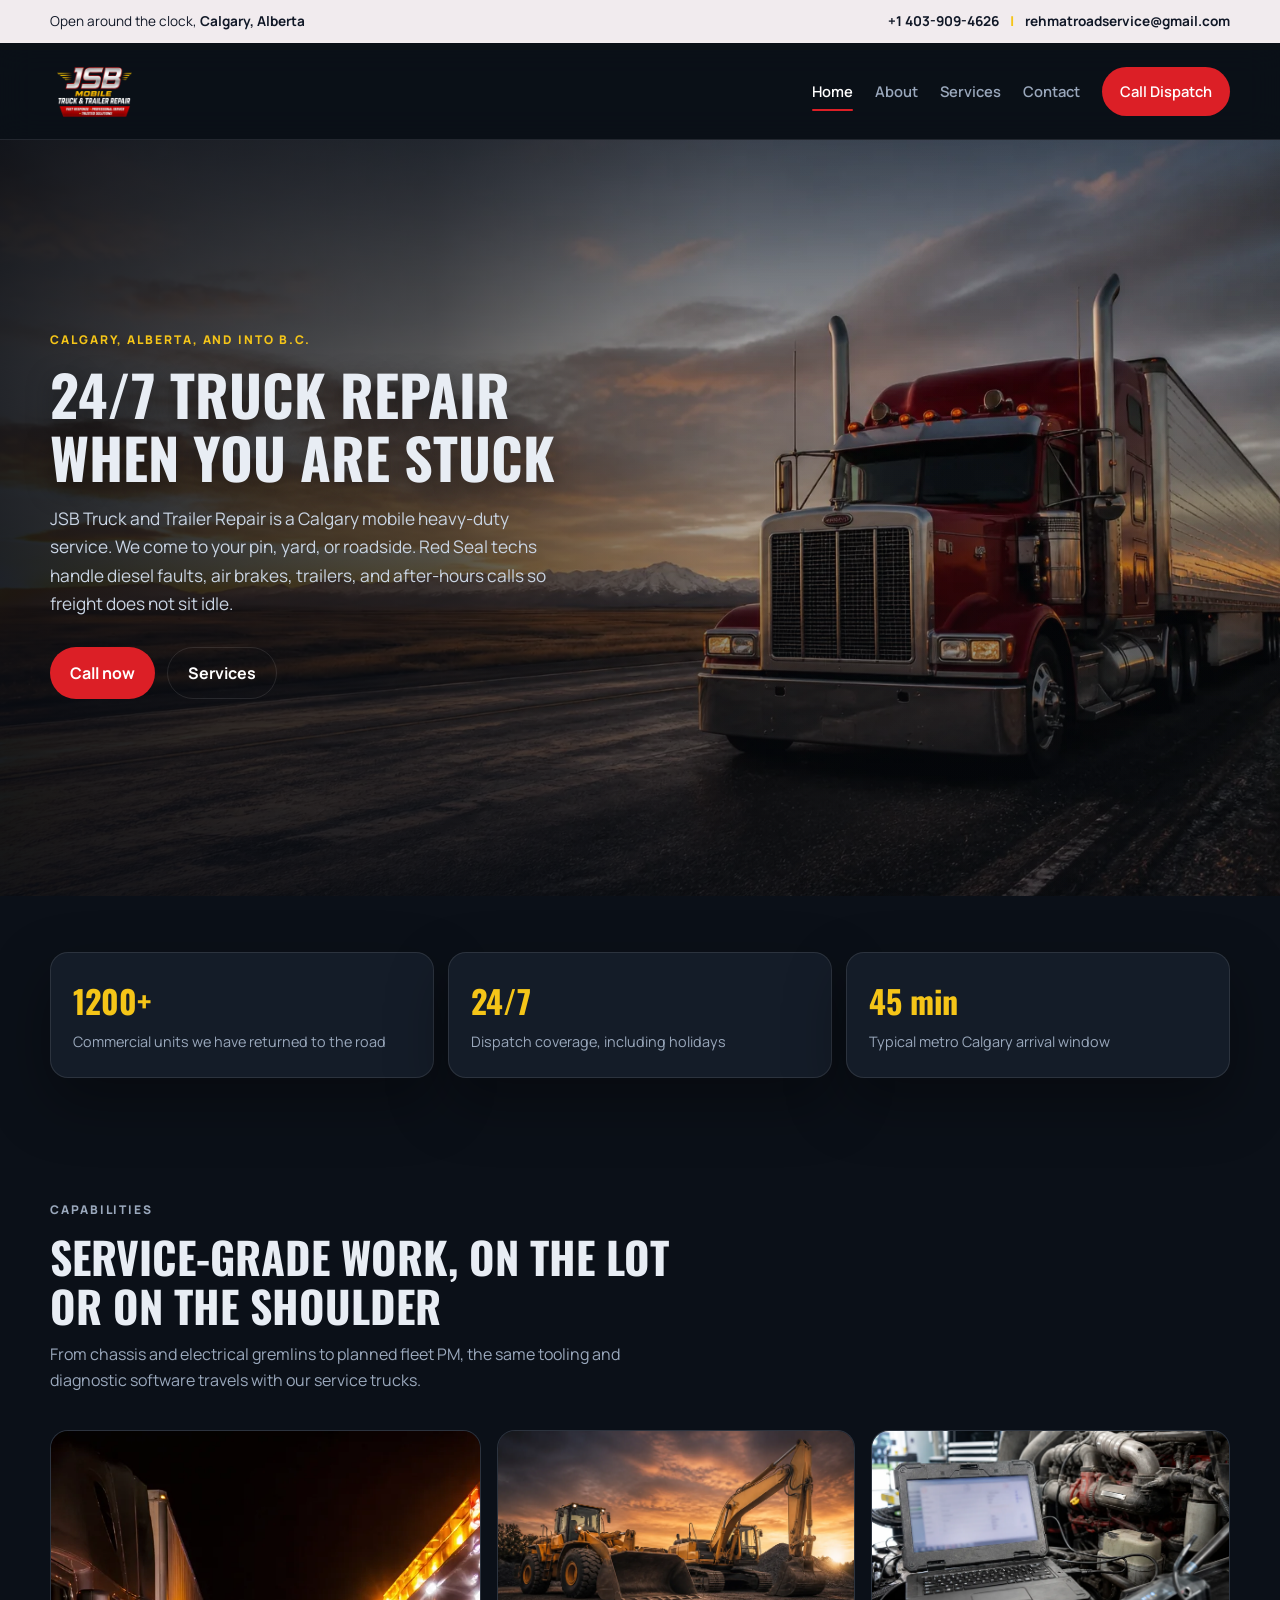
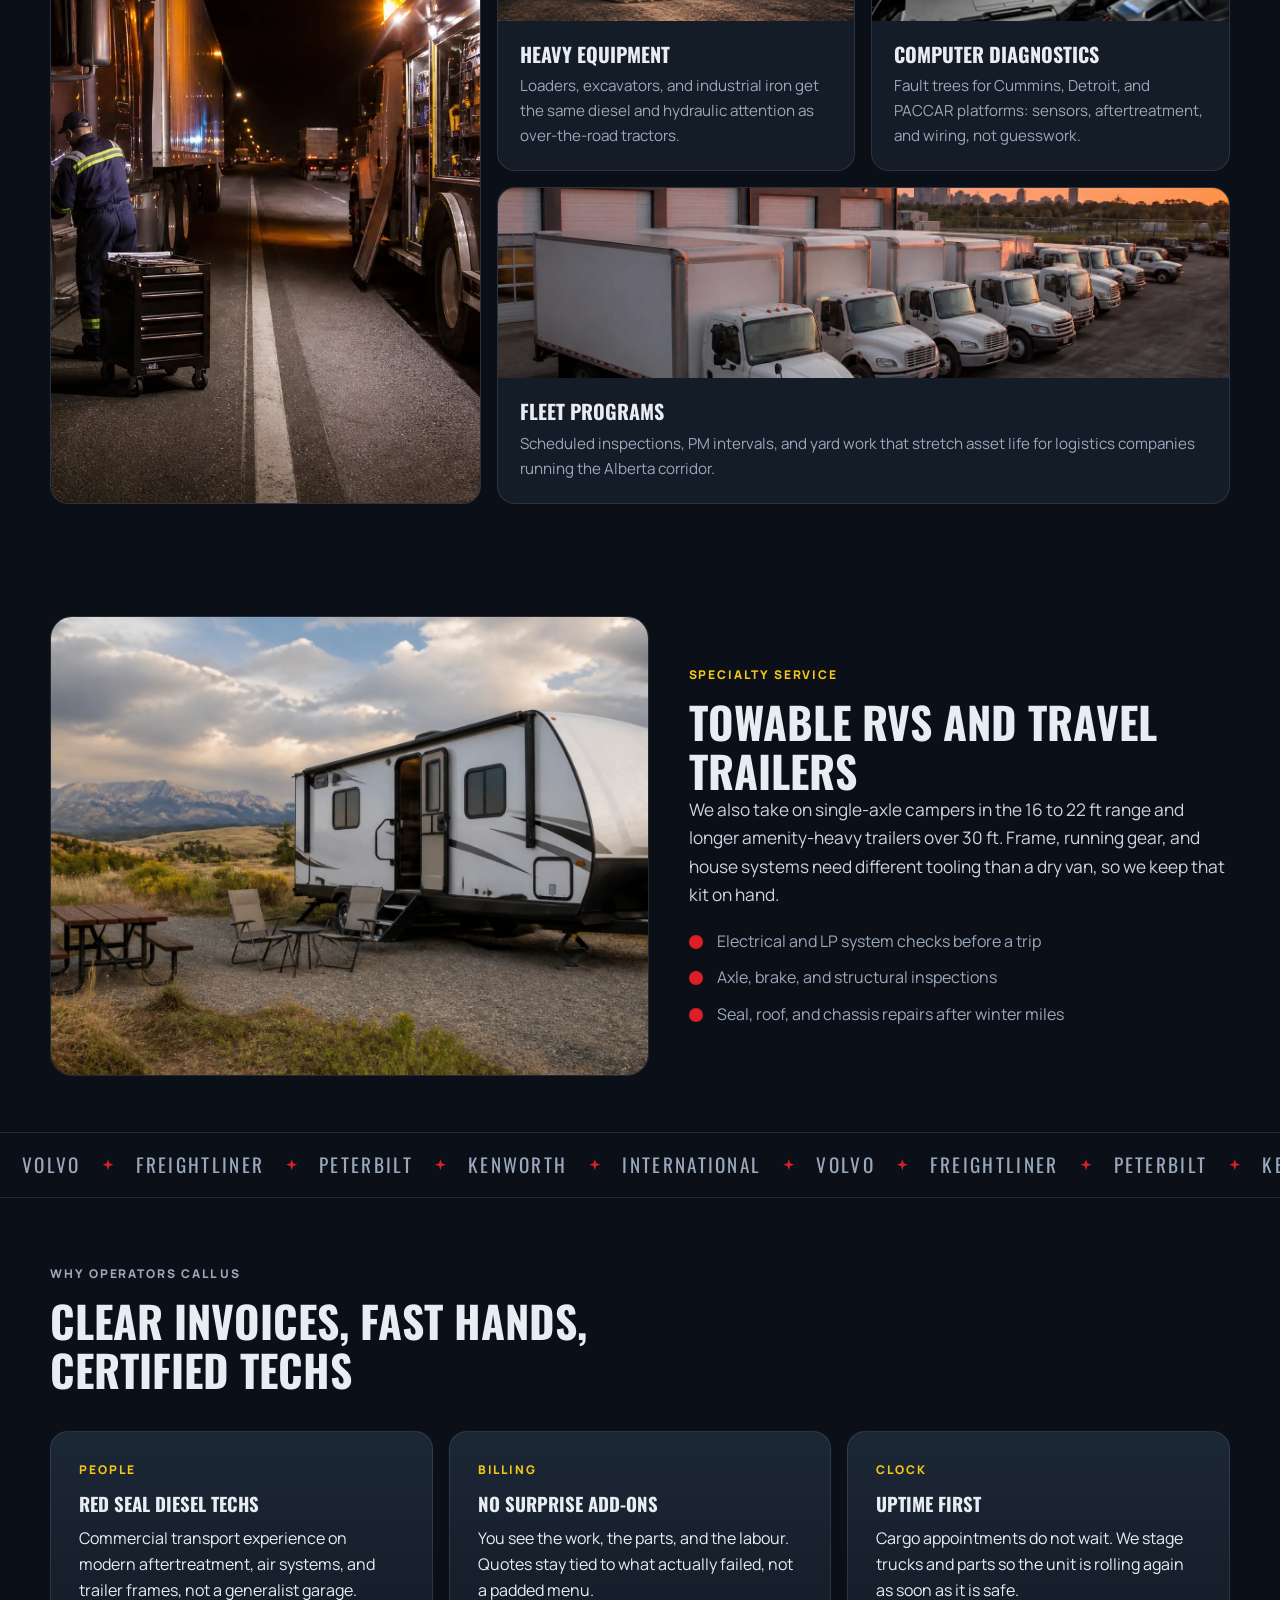
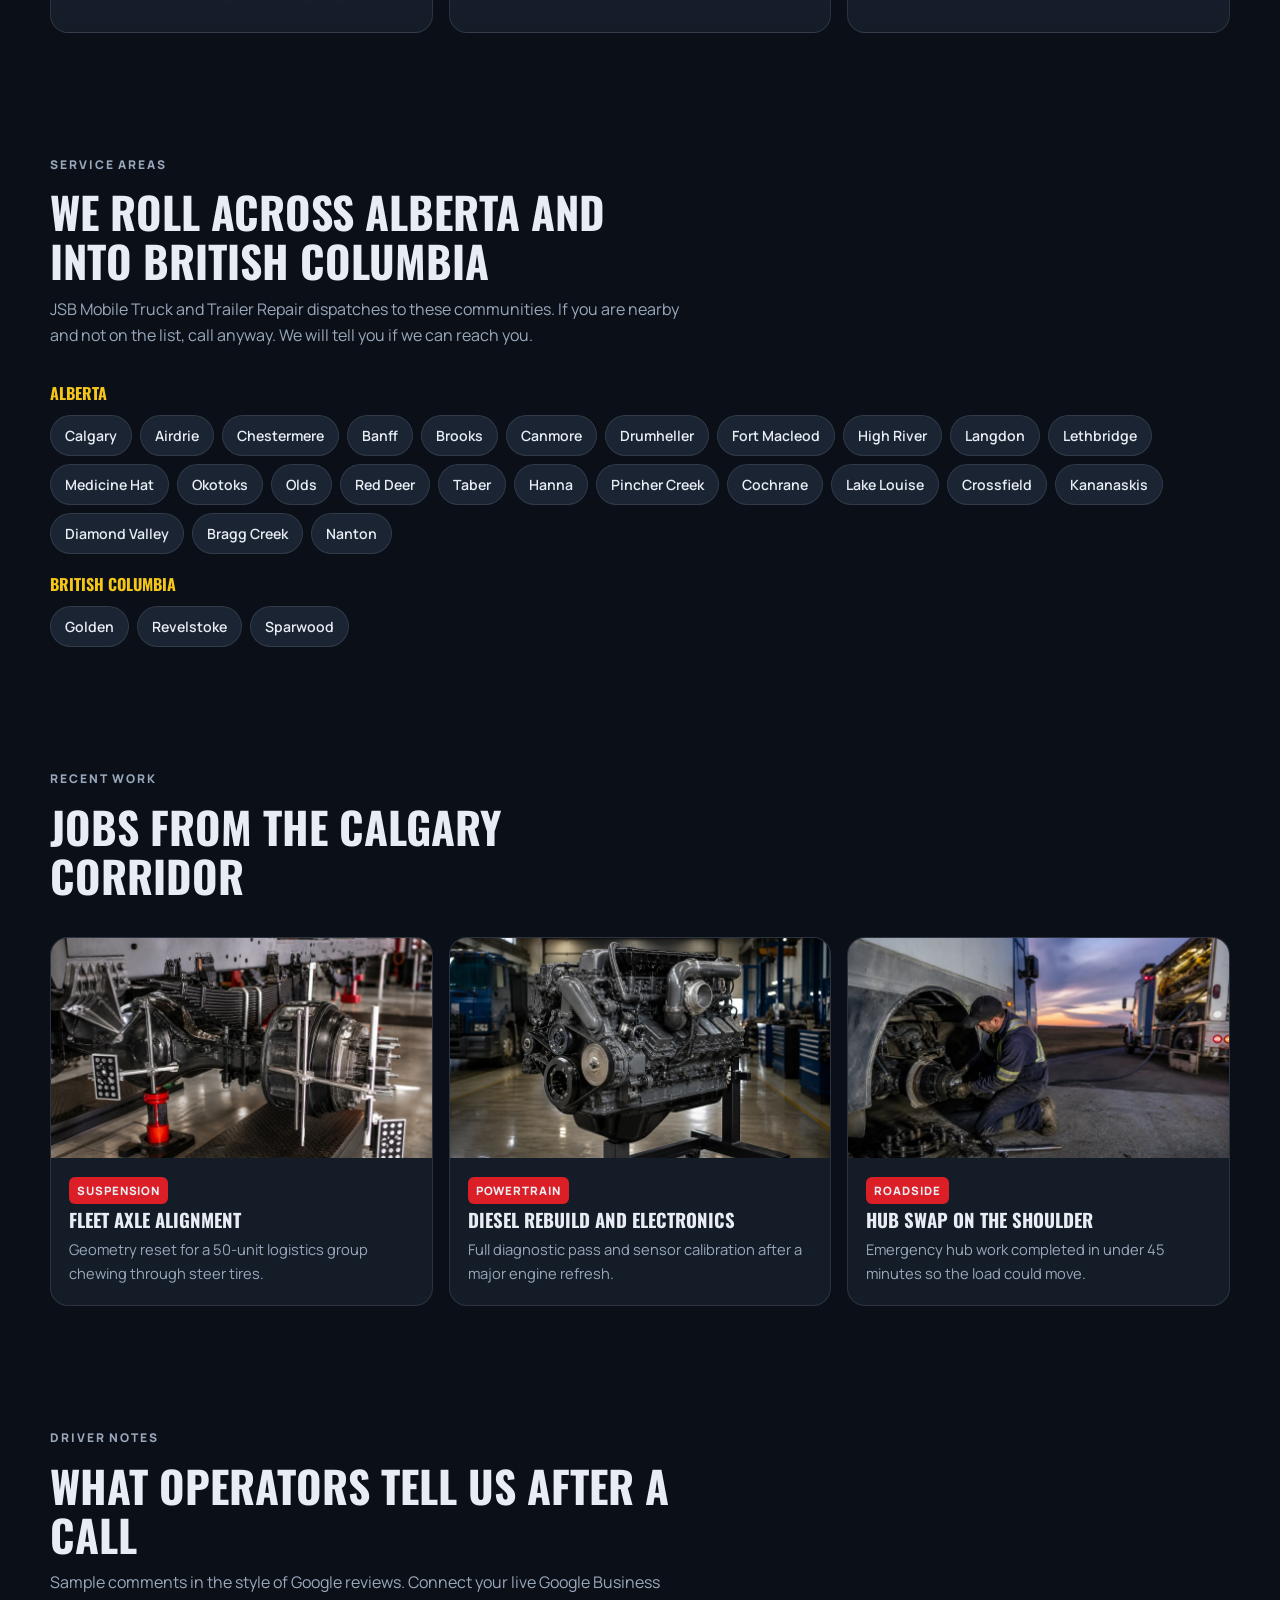
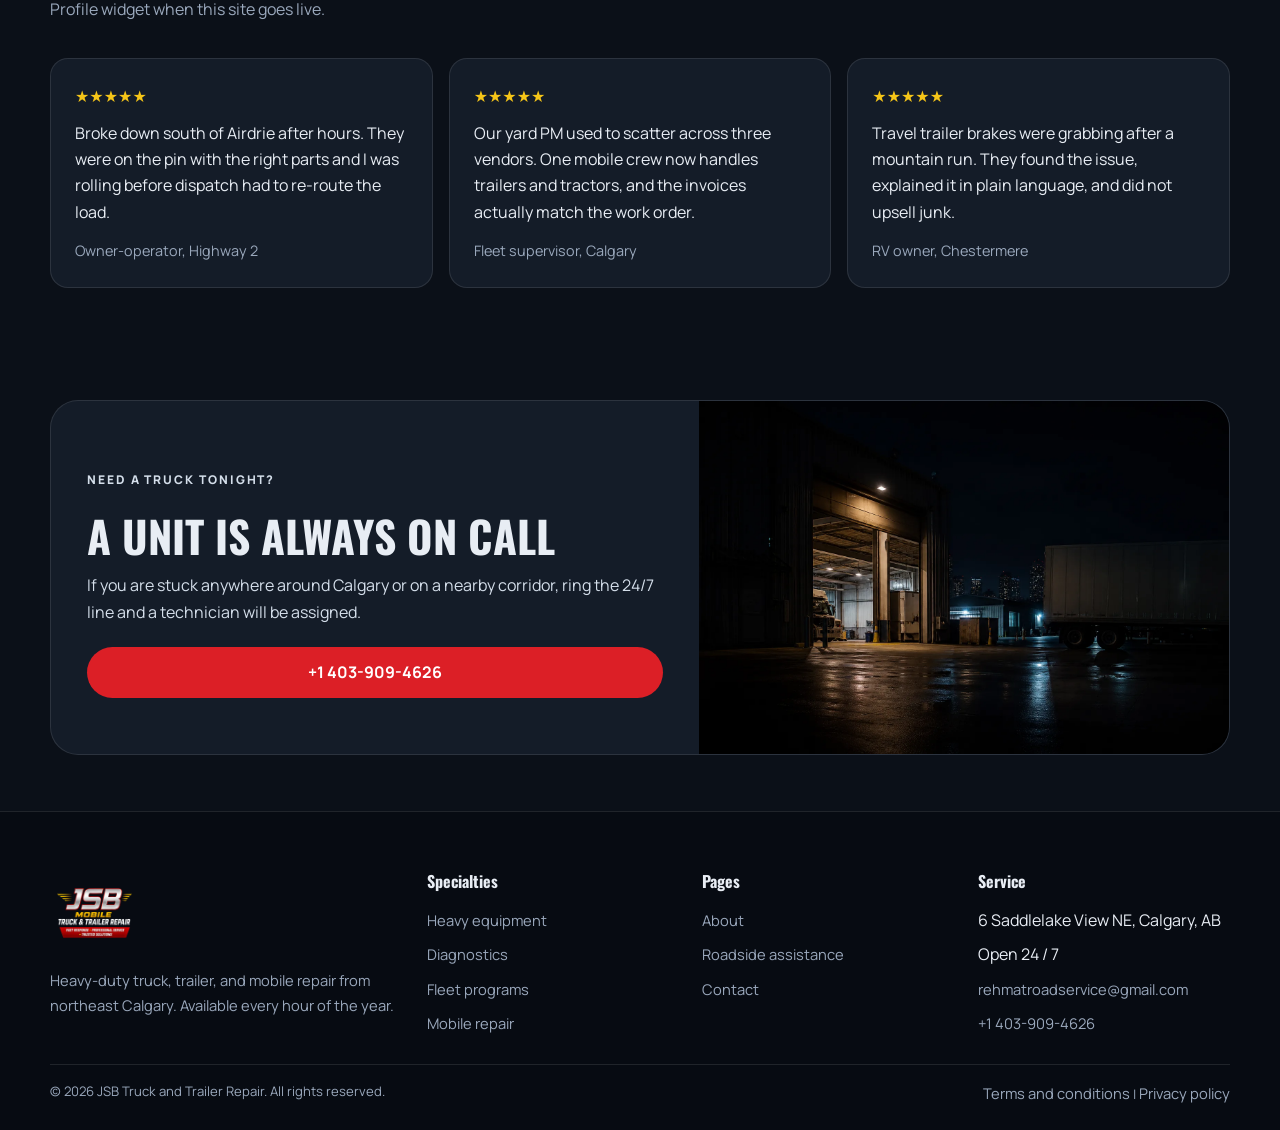
==== index.html @ 3d678b19 "GTM Fix" ====
<!DOCTYPE html>
<html lang="en">

<head>

  <!-- Google Tag Manager -->
  <script>(function (w, d, s, l, i) {
      w[l] = w[l] || []; w[l].push({
        'gtm.start':
          new Date().getTime(), event: 'gtm.js'
      }); var f = d.getElementsByTagName(s)[0],
        j = d.createElement(s), dl = l != 'dataLayer' ? '&l=' + l : ''; j.async = true; j.src =
          'https://www.googletagmanager.com/gtm.js?id=' + i + dl; f.parentNode.insertBefore(j, f);
    })(window, document, 'script', 'dataLayer', 'GTM-KPWR7FLB');</script>
  <!-- End Google Tag Manager -->


  <meta charset="UTF-8" />
  <meta name="viewport" content="width=device-width, initial-scale=1" />
  <title>Calgary Heavy-Duty Truck and Trailer Service | JSB</title>
  <meta name="description"
    content="JSB Truck and Trailer Repair keeps Calgary fleets rolling with 24/7 mobile mechanics, diesel diagnostics, and on-site service across the Calgary region." />
  <link rel="preconnect" href="https://fonts.googleapis.com" />
  <link rel="preconnect" href="https://fonts.gstatic.com" crossorigin />
  <link
    href="https://fonts.googleapis.com/css2?family=Manrope:wght@400;600;700;800&family=Oswald:wght@500;700&display=swap"
    rel="stylesheet" />
  <link rel="stylesheet" href="css/styles.css" />
  <link rel="icon" href="images/jsb-logo.png" />
  <link rel="apple-touch-icon" href="images/apple-touch-icon.png" />
  <link rel="manifest" href="manifest.json" />
  <meta name="theme-color" content="#0b1018" />
  <meta name="mobile-web-app-capable" content="yes" />
  <meta name="apple-mobile-web-app-capable" content="yes" />
  <meta name="apple-mobile-web-app-status-bar-style" content="black-translucent" />
  <meta name="apple-mobile-web-app-title" content="JSB Repair" />

</head>

<body>

  <!-- Google Tag Manager (noscript) -->
  <noscript><iframe src="https://www.googletagmanager.com/ns.html?id=GTM-KPWR7FLB" height="0" width="0"
      style="display:none;visibility:hidden"></iframe></noscript>
  <!-- End Google Tag Manager (noscript) -->

  <div class="topbar">
    <div class="wrap">
      <span>Open around the clock,<strong> Calgary, Alberta</strong></span>
      <span><strong><a href="tel:+14039094626">+1 403-909-4626</a> <span
            style="font-size: 0.85rem; margin-inline: 8px; font-weight: 800; color: var(--accent-2);">|</span> <a
            href="mailto:rehmatroadservice@gmail.com">rehmatroadservice@gmail.com</a></strong></span>
    </div>
  </div>

  <header class="site">
    <div class="wrap">
      <a class="brand" href="/">
        <img src="images/jsb-logo.webp" alt="JSB Mobile Truck and Trailer Repair" />
      </a>
      <nav class="desk" aria-label="Primary">
        <a class="active" href="/">Home</a>
        <a href="/about">About</a>
        <a href="/services">Services</a>
        <a href="/contact">Contact</a>
        <a class="btn" href="tel:+14039094626">Call Dispatch</a>
      </nav>
      <button class="menu-btn" type="button" aria-label="Open menu" aria-expanded="false">☰</button>
    </div>
    <nav class="mobile-nav" aria-label="Mobile">
      <a href="/">Home</a>
      <a href="/about">About</a>
      <a href="/services">Services</a>
      <a href="/contact">Contact</a>
      <a href="tel:+14039094626">Call +1 403-909-4626</a>
    </nav>
  </header>

  <section class="hero">
    <img class="hero-bg" src="images/hero-truck.webp" alt="Semi-truck on an Alberta prairie highway at sunset" />
    <div class="wrap">
      <div class="hero-copy">
        <p class="kicker">Calgary, Alberta, and into B.C.</p>
        <h1>24/7 truck repair when you are stuck</h1>
        <p class="lead">JSB Truck and Trailer Repair is a Calgary mobile heavy-duty service. We come to your pin, yard,
          or roadside. Red Seal techs handle diesel faults, air brakes, trailers, and after-hours calls so freight does
          not sit idle.</p>
        <div class="hero-actions">
          <a class="btn" href="tel:+14039094626">Call now</a>
          <a class="btn ghost" href="/services">Services</a>
        </div>
      </div>
    </div>
  </section>

  <section>
    <div class="wrap stats">
      <div class="stat"><b data-count="1200" data-suffix="+">0</b><span>Commercial units we have returned to the
          road</span></div>
      <div class="stat"><b data-count="24" data-suffix="/7">0</b><span>Dispatch coverage, including holidays</span>
      </div>
      <div class="stat"><b data-count="45" data-suffix=" min">0</b><span>Typical metro Calgary arrival window</span>
      </div>
    </div>
  </section>

  <section>
    <div class="wrap">
      <div class="sec-head">
        <p class="kicker">Capabilities</p>
        <h2>Service-grade work, on the lot or on the shoulder</h2>
        <p>From chassis and electrical gremlins to planned fleet PM, the same tooling and diagnostic software travels
          with our service trucks.</p>
      </div>
      <div class="bento">
        <article class="card tall">
          <img src="images/mobile-repair.webp" alt="Nighttime mobile repair beside a semi" />
          <div class="body">
            <h3>Mobile and roadside</h3>
            <p>Stocked service units meet you on the highway or at a yard. Jump-starts, hubs, airlines, and no-start
              diesel jobs are routine after midnight.</p>
          </div>
        </article>
        <article class="card">
          <img src="images/heavy-equipment.webp" alt="Loader and excavator on a worksite" />
          <div class="body">
            <h3>Heavy equipment</h3>
            <p>Loaders, excavators, and industrial iron get the same diesel and hydraulic attention as over-the-road
              tractors.</p>
          </div>
        </article>
        <article class="card">
          <img src="images/diagnostics.webp" alt="Laptop connected to a diesel engine" />
          <div class="body">
            <h3>Computer diagnostics</h3>
            <p>Fault trees for Cummins, Detroit, and PACCAR platforms: sensors, aftertreatment, and wiring, not
              guesswork.</p>
          </div>
        </article>
        <article class="card span-2">
          <img src="images/fleet-yard.webp" alt="Row of commercial trucks in a yard" />
          <div class="body">
            <h3>Fleet programs</h3>
            <p>Scheduled inspections, PM intervals, and yard work that stretch asset life for logistics companies
              running the Alberta corridor.</p>
          </div>
        </article>
      </div>
    </div>
  </section>

  <section>
    <div class="wrap split">
      <img src="images/travel-trailer.webp" alt="Travel trailer parked on the prairie" />
      <div>
        <p class="kicker">Specialty service</p>
        <h2>Towable RVs and travel trailers</h2>
        <p class="lead">We also take on single-axle campers in the 16 to 22 ft range and longer amenity-heavy trailers
          over 30 ft. Frame, running gear, and house systems need different tooling than a dry van, so we keep that kit
          on hand.</p>
        <ul class="checks">
          <li>Electrical and LP system checks before a trip</li>
          <li>Axle, brake, and structural inspections</li>
          <li>Seal, roof, and chassis repairs after winter miles</li>
        </ul>
      </div>
    </div>
  </section>

  <div class="brands">
    <div class="marquee" aria-hidden="true">
      <div class="marquee-track">
        <span>Volvo</span><i class="sep"></i>
        <span>Freightliner</span><i class="sep"></i>
        <span>Peterbilt</span><i class="sep"></i>
        <span>Kenworth</span><i class="sep"></i>
        <span>International</span><i class="sep"></i>
        <span>Volvo</span><i class="sep"></i>
        <span>Freightliner</span><i class="sep"></i>
        <span>Peterbilt</span><i class="sep"></i>
        <span>Kenworth</span><i class="sep"></i>
        <span>International</span><i class="sep"></i>
      </div>
      <div class="marquee-track">
        <span>Volvo</span><i class="sep"></i>
        <span>Freightliner</span><i class="sep"></i>
        <span>Peterbilt</span><i class="sep"></i>
        <span>Kenworth</span><i class="sep"></i>
        <span>International</span><i class="sep"></i>
        <span>Volvo</span><i class="sep"></i>
        <span>Freightliner</span><i class="sep"></i>
        <span>Peterbilt</span><i class="sep"></i>
        <span>Kenworth</span><i class="sep"></i>
        <span>International</span><i class="sep"></i>
      </div>
    </div>
  </div>

  <section>
    <div class="wrap">
      <div class="sec-head">
        <p class="kicker">Why operators call us</p>
        <h2>Clear invoices, fast hands, certified techs</h2>
      </div>
      <div class="why">
        <article>
          <p class="kicker">People</p>
          <h3>Red Seal diesel techs</h3>
          <p>Commercial transport experience on modern aftertreatment, air systems, and trailer frames, not a generalist
            garage.</p>
        </article>
        <article>
          <p class="kicker">Billing</p>
          <h3>No surprise add-ons</h3>
          <p>You see the work, the parts, and the labour. Quotes stay tied to what actually failed, not a padded menu.
          </p>
        </article>
        <article>
          <p class="kicker">Clock</p>
          <h3>Uptime first</h3>
          <p>Cargo appointments do not wait. We stage trucks and parts so the unit is rolling again as soon as it is
            safe.</p>
        </article>
      </div>
    </div>
  </section>

  <section id="areas">
    <div class="wrap">
      <div class="sec-head">
        <p class="kicker">Service areas</p>
        <h2>We roll across Alberta and into British Columbia</h2>
        <p>JSB Mobile Truck and Trailer Repair dispatches to these communities. If you are nearby and not on the list,
          call anyway. We will tell you if we can reach you.</p>
      </div>
      <div class="coverage">
        <div class="region">
          <h3>Alberta</h3>
          <div class="chips">
            <span>Calgary</span>
            <span>Airdrie</span>
            <span>Chestermere</span>
            <span>Banff</span>
            <span>Brooks</span>
            <span>Canmore</span>
            <span>Drumheller</span>
            <span>Fort Macleod</span>
            <span>High River</span>
            <span>Langdon</span>
            <span>Lethbridge</span>
            <span>Medicine Hat</span>
            <span>Okotoks</span>
            <span>Olds</span>
            <span>Red Deer</span>
            <span>Taber</span>
            <span>Hanna</span>
            <span>Pincher Creek</span>
            <span>Cochrane</span>
            <span>Lake Louise</span>
            <span>Crossfield</span>
            <span>Kananaskis</span>
            <span>Diamond Valley</span>
            <span>Bragg Creek</span>
            <span>Nanton</span>
          </div>
        </div>
        <div class="region">
          <h3>British Columbia</h3>
          <div class="chips">
            <span>Golden</span>
            <span>Revelstoke</span>
            <span>Sparwood</span>
          </div>
        </div>
      </div>
    </div>
  </section>

  <section>
    <div class="wrap">
      <div class="sec-head">
        <p class="kicker">Recent work</p>
        <h2>Jobs from the Calgary corridor</h2>
      </div>
      <div class="projects">
        <article>
          <img src="images/project-alignment.webp" alt="Truck axle alignment during mobile service" />
          <figcaption>
            <span class="tag">Suspension</span>
            <h3>Fleet axle alignment</h3>
            <p>Geometry reset for a 50-unit logistics group chewing through steer tires.</p>
          </figcaption>
        </article>
        <article>
          <img src="images/project-engine.webp" alt="Diesel engine work during field service" />
          <figcaption>
            <span class="tag">Powertrain</span>
            <h3>Diesel rebuild and electronics</h3>
            <p>Full diagnostic pass and sensor calibration after a major engine refresh.</p>
          </figcaption>
        </article>
        <article>
          <img src="images/project-hub.webp" alt="Roadside hub replacement" />
          <figcaption>
            <span class="tag">Roadside</span>
            <h3>Hub swap on the shoulder</h3>
            <p>Emergency hub work completed in under 45 minutes so the load could move.</p>
          </figcaption>
        </article>
      </div>
    </div>
  </section>

  <section>
    <div class="wrap">
      <div class="sec-head">
        <p class="kicker">Driver notes</p>
        <h2>What operators tell us after a call</h2>
        <p>Sample comments in the style of Google reviews. Connect your live Google Business Profile widget when this
          site goes live.</p>
      </div>
      <div class="reviews">
        <blockquote>
          <div class="stars">★★★★★</div>
          <p>Broke down south of Airdrie after hours. They were on the pin with the right parts and I was rolling before
            dispatch had to re-route the load.</p>
          <cite>Owner-operator, Highway 2</cite>
        </blockquote>
        <blockquote>
          <div class="stars">★★★★★</div>
          <p>Our yard PM used to scatter across three vendors. One mobile crew now handles trailers and tractors, and
            the invoices actually match the work order.</p>
          <cite>Fleet supervisor, Calgary</cite>
        </blockquote>
        <blockquote>
          <div class="stars">★★★★★</div>
          <p>Travel trailer brakes were grabbing after a mountain run. They found the issue, explained it in plain
            language, and did not upsell junk.</p>
          <cite>RV owner, Chestermere</cite>
        </blockquote>
      </div>
    </div>
  </section>

  <section>
    <div class="wrap">
      <div class="cta">
        <div class="inner">
          <p class="kicker">Need a truck tonight?</p>
          <h2>A unit is always on call</h2>
          <p>If you are stuck anywhere around Calgary or on a nearby corridor, ring the 24/7 line and a technician will
            be assigned.</p>
          <a class="btn" href="tel:+14039094626">+1 403-909-4626</a>
        </div>
        <img src="images/cta-night.webp" alt="Nighttime mobile truck service" />
      </div>
    </div>
  </section>

  <footer>
    <div class="wrap">
      <div class="foot">
        <div>
          <a class="brand" href="/">
            <img src="images/jsb-logo.webp" alt="JSB Mobile Truck and Trailer Repair" />
          </a>
          <p style="margin-top:12px">Heavy-duty truck, trailer, and mobile repair from northeast Calgary. Available
            every hour of the year.</p>
        </div>
        <div>
          <h4>Specialties</h4>
          <ul>
            <li><a href="/services">Heavy equipment</a></li>
            <li><a href="/services">Diagnostics</a></li>
            <li><a href="/services">Fleet programs</a></li>
            <li><a href="/services">Mobile repair</a></li>
          </ul>
        </div>
        <div>
          <h4>Pages</h4>
          <ul>
            <li><a href="/about">About</a></li>
            <li><a href="/services">Roadside assistance</a></li>
            <li><a href="/contact">Contact</a></li>
          </ul>
        </div>
        <div>
          <h4>Service</h4>
          <ul>
            <li>6 Saddlelake View NE, Calgary, AB</li>
            <li>Open 24 / 7</li>
            <li><a href="mailto:rehmatroadservice@gmail.com">rehmatroadservice@gmail.com</a></li>
            <li><a href="tel:+14039094626">+1 403-909-4626</a></li>
          </ul>
        </div>
      </div>
      <div class="legal">
        <span>© 2026 JSB Truck and Trailer Repair. All rights reserved.</span>
        <span><a href="/terms">Terms and conditions</a> | <a href="/privacy">Privacy policy</a></span>
      </div>
    </div>
  </footer>
  <script src="js/main.js"></script>
</body>

</html>
---- css/styles.css ----
:root {
  --ink: #0b1018;
  --ink-2: #141c28;
  --panel: #1a2433;
  --line: rgba(255, 255, 255, 0.1);
  --text: #e8edf4;
  --muted: #9aa8bc;
  --accent: #dc1f26;
  --accent-2: #f5c518;
  --white: #fff;
  --radius: 18px;
  --shadow: 0 24px 60px rgba(0, 0, 0, 0.35);
  --max: 1180px;
  --space-section: 56px;
}

* {
  box-sizing: border-box;
  margin: 0;
  padding: 0;
  -webkit-tap-highlight-color: transparent;
}

html {
  scroll-behavior: smooth;
  -webkit-tap-highlight-color: transparent;
}

body {
  font-family: "Manrope", system-ui, sans-serif;
  background: var(--ink);
  color: var(--text);
  line-height: 1.65;
  min-width: 0;
  -webkit-tap-highlight-color: transparent;
}

::selection {
  background: rgba(220, 31, 38, 0.45);
  color: #fff;
}

img,
svg,
video,
iframe {
  max-width: 100%;
  display: block;
}

a,
button,
input,
select,
textarea,
[role="button"] {
  -webkit-tap-highlight-color: transparent;
}

a {
  color: inherit;
  text-decoration: none;
}

button,
input,
select,
textarea {
  font: inherit;
  max-width: 100%;
}

button,
a {
  -webkit-user-select: none;
  user-select: none;
}

:focus:not(:focus-visible) {
  outline: none;
}

.wrap {
  width: min(var(--max), calc(100% - 32px));
  margin-inline: auto;
  min-width: 0;
}

.stack {
  display: grid;
  gap: 20px;
}

.legal-copy {
  max-width: 720px;
  color: var(--muted);
}
.legal-copy h2 {
  color: var(--text);
  margin-top: 8px;
}
.legal-copy a {
  color: var(--accent-2);
  font-weight: 700;
}
.legal-copy a:hover { color: var(--white); }

.topbar {
  background: #F1EBEE;
  border-bottom: 1px solid var(--line);
  font-size: 0.85rem;
  color: #111827;
}

.topbar .wrap {
  display: flex;
  justify-content: space-between;
  gap: 16px;
  padding: 10px 0;
  flex-wrap: wrap;
}

.topbar a:hover {
  color: var(--accent-2);
}

header.site {
  position: sticky;
  top: 0;
  z-index: 200;
  background: rgba(11, 16, 24, 0.94);
  backdrop-filter: blur(16px);
  border-bottom: 1px solid var(--line);
  overflow: visible;
}

header.site .wrap {
  display: flex;
  align-items: center;
  justify-content: space-between;
  min-height: 96px;
  gap: 20px;
}

.brand {
  display: flex;
  align-items: center;
  gap: 0;
  font-weight: 800;
  letter-spacing: 0.02em;
}

.brand img {
  height: clamp(64px, 7.5vw, 88px);
  width: auto;
  max-width: min(320px, 70vw);
  object-fit: contain;
  border-radius: 0;
  border: 0;
  transition: transform 0.2s ease;
}

.brand:hover img {
  transform: scale(1.03);
}

nav.desk {
  display: flex;
  align-items: center;
  gap: 22px;
}

nav.desk a {
  font-size: 0.92rem;
  color: var(--muted);
  font-weight: 600;
  position: relative;
  transition: color 0.2s ease;
}

nav.desk a:not(.btn)::after {
  content: "";
  position: absolute;
  left: 0;
  bottom: -7px;
  width: 0;
  height: 2px;
  background: var(--accent);
  border-radius: 2px;
  transition: width 0.22s ease;
}

nav.desk a:not(.btn):hover::after,
nav.desk a.active::after {
  width: 100%;
}

nav.desk a:hover,
nav.desk a.active {
  color: var(--white);
}

nav.desk a.btn,
nav.desk a.btn:hover,
nav.desk a.btn:focus,
nav.desk a.btn:active {
  color: #fff;
}

.btn {
  display: inline-flex;
  align-items: center;
  justify-content: center;
  gap: 8px;
  background: var(--accent);
  color: #fff;
  font-weight: 700;
  padding: 12px 18px;
  border-radius: 999px;
  border: 0;
  cursor: pointer;
  position: relative;
  overflow: hidden;
  isolation: isolate;
  transition: transform 0.2s ease, background 0.2s ease, box-shadow 0.2s ease;
}

.btn::before {
  content: "";
  position: absolute;
  inset: 0 auto 0 -70%;
  width: 45%;
  background: linear-gradient(115deg,
      transparent 0%,
      rgba(255, 255, 255, 0.08) 35%,
      rgba(255, 255, 255, 0.55) 50%,
      rgba(255, 255, 255, 0.08) 65%,
      transparent 100%);
  transform: skewX(-22deg);
  pointer-events: none;
  z-index: 1;
}

.btn:hover::before {
  animation: btn-shine 0.7s ease;
}

@keyframes btn-shine {
  from {
    left: -70%;
  }

  to {
    left: 130%;
  }
}

.btn:hover {
  background: #c41b22;
  color: #fff;
  transform: translateY(-2px);
  box-shadow: 0 10px 24px rgba(220, 31, 38, 0.35);
}

.btn:active {
  transform: translateY(0);
}

.btn.ghost::before {
  content: none;
}

.btn.ghost {
  background: transparent;
  border: 1px solid var(--line);
  color: var(--white);
  overflow: visible;
}

.btn.ghost:hover {
  background: rgba(255, 255, 255, 0.08);
  border-color: rgba(255, 255, 255, 0.35);
  box-shadow: none;
}

.menu-btn {
  display: none;
  background: #1a2433;
  border: 1px solid var(--line);
  color: var(--white);
  width: 48px;
  height: 48px;
  border-radius: 10px;
  cursor: pointer;
  position: relative;
  z-index: 220;
  font-size: 1.55rem;
  line-height: 1;
  flex-shrink: 0;
  transition: background 0.2s ease, border-color 0.2s ease, color 0.2s ease, transform 0.25s ease;
  user-select: none;
}

.menu-btn:hover {
  background: rgba(255, 255, 255, 0.08);
  border-color: var(--accent);
}

.menu-btn.active,
.menu-btn.open {
  background: rgba(220, 31, 38, 0.15);
  border-color: var(--accent);
  color: var(--accent-2);
  transform: rotate(90deg);
}

.hero {
  position: relative;
  min-height: min(84vh, 780px);
  display: flex;
  align-items: center;
  overflow: hidden;
  background: #070b12;
}

.hero-bg {
  position: absolute;
  inset: 0;
  width: 100%;
  height: 100%;
  object-fit: cover;
  object-position: 88% 46%;
}

.hero::after {
  content: "";
  position: absolute;
  inset: 0;
  background:
    linear-gradient(90deg, rgba(7, 11, 18, 0.88) 0%, rgba(7, 11, 18, 0.62) 34%, rgba(7, 11, 18, 0.18) 58%, rgba(7, 11, 18, 0.08) 100%),
    linear-gradient(180deg, rgba(7, 11, 18, 0.28) 0%, transparent 28%, rgba(7, 11, 18, 0.55) 100%);
  pointer-events: none;
}

.hero .wrap {
  position: relative;
  z-index: 1;
  width: min(var(--max), calc(100% - 40px));
  padding: 72px 0 80px;
}

.hero-copy {
  max-width: 540px;
  text-align: left;
}

.hero-copy h1 {
  font-size: clamp(2.1rem, 4.4vw, 3.5rem);
  margin-bottom: 16px;
  text-shadow: 0 8px 28px rgba(0, 0, 0, 0.45);
}

.hero-copy .lead {
  max-width: 46ch;
}

.kicker {
  color: var(--accent-2);
  font-weight: 800;
  letter-spacing: 0.16em;
  text-transform: uppercase;
  font-size: 0.75rem;
  margin-bottom: 14px;
}

h1,
h2,
h3 {
  font-family: "Oswald", sans-serif;
  line-height: 1.12;
  text-transform: uppercase;
}

h1 {
  font-size: clamp(2.4rem, 5vw, 4.4rem);
  margin-bottom: 18px;
}

h2 {
  font-size: clamp(1.8rem, 3.4vw, 2.8rem);
}

.lead {
  color: #c9d4e3;
  font-size: 1.08rem;
  max-width: 58ch;
}

.hero-actions {
  display: flex;
  gap: 12px;
  flex-wrap: wrap;
  margin-top: 28px;
}

.hero-actions .btn {
  white-space: nowrap;
  text-align: center;
  min-height: 48px;
  padding: 12px 20px;
}

.stats {
  display: grid;
  grid-template-columns: repeat(3, 1fr);
  gap: 14px;
  margin-top: 0;
  position: relative;
  z-index: 2;
}

.stat {
  background: var(--ink-2);
  border: 1px solid var(--line);
  border-radius: var(--radius);
  padding: 22px;
  box-shadow: var(--shadow);
  transition: transform 0.25s ease, border-color 0.25s ease, box-shadow 0.25s ease;
}

.stat b {
  font-family: "Oswald", sans-serif;
  font-size: 2rem;
  color: var(--accent-2);
  display: block;
}

.stat span {
  color: var(--muted);
  font-size: 0.9rem;
}

section:not(.hero) {
  padding: var(--space-section) 0;
}

.sec-head {
  max-width: 640px;
  margin-bottom: 36px;
}

.sec-head p {
  color: var(--muted);
  margin-top: 10px;
}

.bento,
.split,
.why,
.coverage,
.projects,
.reviews,
.steps,
.contact-grid,
.foot,
.stats,
.cta,
.service-row {
  min-width: 0;
}

.bento>*,
.split>*,
.why>*,
.coverage>*,
.projects>*,
.reviews>*,
.steps>*,
.contact-grid>*,
.foot>* {
  min-width: 0;
}

.bento {
  display: grid;
  grid-template-columns: 1.2fr 1fr 1fr;
  grid-template-rows: auto auto;
  gap: 16px;
}

.card {
  background: var(--ink-2);
  border: 1px solid var(--line);
  border-radius: var(--radius);
  overflow: hidden;
  transition: transform 0.25s ease, border-color 0.25s ease, box-shadow 0.25s ease;
}

.card img {
  width: 100%;
  height: 190px;
  object-fit: cover;
  transition: transform 0.45s ease;
}

.card.tall img {
  height: 100%;
  min-height: 420px;
}

.card .body {
  padding: 22px;
}

.card h3 {
  margin-bottom: 8px;
  font-size: 1.25rem;
}

.card p {
  color: var(--muted);
  font-size: 0.95rem;
}

.card.span-2 {
  grid-column: span 2;
}

.card.tall {
  grid-row: span 2;
}

.split {
  display: grid;
  grid-template-columns: 1.05fr 0.95fr;
  gap: 40px;
  align-items: center;
}

.split img {
  width: 100%;
  height: 460px;
  object-fit: cover;
  border-radius: 22px;
  border: 1px solid var(--line);
  transition: transform 0.45s ease, box-shadow 0.3s ease;
}

.checks {
  margin-top: 18px;
  display: grid;
  gap: 10px;
}

.checks li {
  list-style: none;
  color: var(--muted);
  padding-left: 28px;
  position: relative;
}

.checks li::before {
  content: "";
  width: 14px;
  height: 14px;
  border-radius: 50%;
  background: var(--accent);
  position: absolute;
  left: 0;
  top: 7px;
}

.brands {
  overflow: hidden;
  border-top: 1px solid var(--line);
  border-bottom: 1px solid var(--line);
  padding: 16px 0;
}

.marquee {
  display: flex;
  width: max-content;
  animation: slide 28s linear infinite;
  white-space: nowrap;
  font-family: "Oswald", sans-serif;
  letter-spacing: 0.12em;
  text-transform: uppercase;
  color: var(--muted);
  font-size: 1.2rem;
}

.marquee-track {
  display: flex;
  align-items: center;
  flex-shrink: 0;
}

.marquee-track span {
  padding: 0 22px;
}

.sep {
  display: inline-block;
  width: 11px;
  height: 11px;
  flex-shrink: 0;
  background: var(--accent);
  clip-path: polygon(50% 0%,
      62% 38%,
      100% 50%,
      62% 62%,
      50% 100%,
      38% 62%,
      0% 50%,
      38% 38%);
  box-shadow: 0 0 10px rgba(220, 31, 38, 0.55);
}

@keyframes slide {
  from {
    transform: translateX(0);
  }

  to {
    transform: translateX(-50%);
  }
}

.why {
  display: grid;
  grid-template-columns: repeat(3, 1fr);
  gap: 16px;
}

.why article {
  padding: 28px;
  background: linear-gradient(180deg, #1c2736, #141c28);
  border: 1px solid var(--line);
  border-radius: var(--radius);
  transition: transform 0.25s ease, border-color 0.25s ease, box-shadow 0.25s ease;
}

.why h3 {
  margin: 8px 0 10px;
}

.coverage {
  display: grid;
  gap: 22px;
}

.region h3 {
  font-size: 1rem;
  margin-bottom: 12px;
  color: var(--accent-2);
}

.chips {
  display: flex;
  flex-wrap: wrap;
  gap: 8px;
}

.chips span {
  background: var(--panel);
  border: 1px solid var(--line);
  border-radius: 999px;
  padding: 8px 14px;
  font-size: 0.88rem;
  font-weight: 600;
  display: inline-block;
}

.projects {
  display: grid;
  grid-template-columns: repeat(3, 1fr);
  gap: 16px;
}

.projects article {
  overflow: hidden;
  border-radius: var(--radius);
  background: var(--ink-2);
  border: 1px solid var(--line);
  transition: transform 0.25s ease, border-color 0.25s ease, box-shadow 0.25s ease;
}

.projects img {
  height: 220px;
  width: 100%;
  object-fit: cover;
  transition: transform 0.45s ease;
}

.projects figcaption {
  padding: 18px 18px 20px;
}

.projects figcaption p {
  color: var(--muted);
  font-size: 0.92rem;
  margin-top: 6px;
}

.tag {
  display: inline-block;
  background: var(--accent);
  font-size: 0.72rem;
  font-weight: 800;
  letter-spacing: 0.08em;
  text-transform: uppercase;
  padding: 4px 8px;
  border-radius: 6px;
  margin-bottom: 6px;
}

.reviews {
  display: grid;
  grid-template-columns: repeat(3, 1fr);
  gap: 16px;
}

.reviews blockquote {
  background: var(--ink-2);
  border: 1px solid var(--line);
  border-radius: var(--radius);
  padding: 24px;
  transition: transform 0.25s ease, border-color 0.25s ease, box-shadow 0.25s ease;
}

.stars {
  color: var(--accent-2);
  margin-bottom: 10px;
}

.reviews cite {
  display: block;
  margin-top: 14px;
  color: var(--muted);
  font-style: normal;
  font-size: 0.9rem;
}

.cta {
  display: grid;
  grid-template-columns: 1.1fr 0.9fr;
  overflow: hidden;
  border-radius: 28px;
  border: 1px solid var(--line);
  background: var(--ink-2);
  min-height: 280px;
  transition: border-color 0.25s ease, box-shadow 0.25s ease;
}

.cta img {
  width: 100%;
  height: 100%;
  min-height: 240px;
  object-fit: cover;
  transition: transform 0.5s ease;
}

.cta .inner {
  padding: 40px 36px;
  display: flex;
  flex-direction: column;
  justify-content: center;
}

.cta p {
  color: #d4deea;
  margin: 12px 0 22px;
}

.page-hero {
  padding: var(--space-section) 0;
  background: linear-gradient(180deg, #161f2c, var(--ink));
  border-bottom: 1px solid var(--line);
}

.steps {
  display: grid;
  grid-template-columns: repeat(4, 1fr);
  gap: 14px;
}

.steps article {
  border-top: 3px solid var(--accent);
  background: var(--ink-2);
  padding: 22px;
  border-radius: 0 0 16px 16px;
  transition: transform 0.25s ease, border-color 0.25s ease, box-shadow 0.25s ease;
}

.steps b {
  color: var(--accent-2);
  font-family: "Oswald", sans-serif;
  font-size: 1.4rem;
}

.contact-grid {
  display: grid;
  grid-template-columns: 0.85fr 1.15fr;
  gap: 28px;
}

.info-box,
form {
  background: var(--ink-2);
  border: 1px solid var(--line);
  border-radius: var(--radius);
  padding: 28px;
}

.info-box p {
  color: var(--muted);
  margin: 8px 0 20px;
}

.info-box a {
  color: var(--accent-2);
  font-weight: 700;
}

form label {
  display: block;
  font-size: 0.82rem;
  color: var(--muted);
  margin: 12px 0 6px;
}

form input,
form select,
form textarea {
  width: 100%;
  background: #0e1520;
  border: 1px solid var(--line);
  color: var(--white);
  border-radius: 10px;
  padding: 12px 14px;
  transition: border-color 0.2s ease, box-shadow 0.2s ease, background 0.2s ease;
}

form textarea {
  min-height: 130px;
  resize: vertical;
}

.form-note {
  color: var(--muted);
  font-size: 0.85rem;
  margin-top: 12px;
}

.form-note.ok {
  color: #7ddea0;
}

.form-note.err {
  color: #ff8b8b;
}

.form-note.pending {
  color: var(--accent-2);
}

.hp,
.contact-form-honey-wrap {
  position: absolute;
  left: -9999px;
  height: 0;
  width: 0;
  opacity: 0;
  pointer-events: none;
}

form {
  position: relative;
}

form .btn:disabled {
  opacity: 0.65;
  cursor: wait;
}

.map {
  margin-top: 24px;
  border-radius: var(--radius);
  overflow: hidden;
  border: 1px solid var(--line);
  height: 320px;
}

.map iframe {
  width: 100%;
  height: 100%;
  border: 0;
}

footer {
  border-top: 1px solid var(--line);
  padding: var(--space-section) 0 24px;
  background: #070b12;
}

.foot {
  display: grid;
  grid-template-columns: 1.4fr 1fr 1fr 1fr;
  gap: 24px;
  margin-bottom: 28px;
}

footer h4 {
  font-family: "Oswald", sans-serif;
  margin-bottom: 12px;
}

footer p,
footer a {
  color: var(--muted);
  font-size: 0.92rem;
}

footer a:hover {
  color: var(--white);
}

footer ul {
  list-style: none;
  display: grid;
  gap: 8px;
}

.legal {
  display: flex;
  justify-content: space-between;
  gap: 12px;
  flex-wrap: wrap;
  border-top: 1px solid var(--line);
  padding-top: 16px;
  color: var(--muted);
  font-size: 0.82rem;
}

.service-row {
  display: grid;
  grid-template-columns: 1fr 1fr;
  align-items: stretch;
  overflow: hidden;
  transition: border-color 0.25s ease, box-shadow 0.25s ease, transform 0.25s ease;
}

.service-row .media {
  position: relative;
  min-height: 100%;
  overflow: hidden;
}

.service-row .media img,
.card.service-row .media img {
  position: absolute;
  inset: 0;
  width: 100%;
  height: 100%;
  max-height: none;
  min-height: 100%;
  object-fit: cover;
  object-position: center;
  transition: transform 0.45s ease;
}

.service-row .body {
  display: flex;
  flex-direction: column;
  justify-content: center;
  gap: 12px;
  padding: 28px 32px;
}

.service-row .body .kicker {
  margin-bottom: 0;
}

.service-row .body h3 {
  margin-bottom: 0;
}

.service-row .checks {
  margin-top: 6px;
}

.service-row .btn {
  align-self: flex-start;
  margin-top: 8px;
}

.service-row.reverse {
  grid-template-columns: 1fr 1fr;
}

.mobile-nav {
  display: none;
  position: absolute;
  top: calc(100% + 8px);
  left: 12px;
  right: 12px;
  background: #1a2433;
  border: 1px solid var(--line);
  border-radius: 16px;
  padding: 8px;
  z-index: 210;
  box-shadow: var(--shadow);
}

.mobile-nav.open {
  display: grid;
  gap: 2px;
}

body.nav-open {
  overflow: hidden;
}

.mobile-nav a {
  padding: 14px 12px;
  font-weight: 700;
  border-radius: 10px;
}

.mobile-nav a:hover {
  background: rgba(255, 255, 255, 0.06);
}

@media (max-width: 1100px) {
  .foot {
    grid-template-columns: 1.2fr 1fr 1fr;
  }

  .foot> :last-child {
    grid-column: 1 / -1;
  }
}

@media (max-width: 960px) {
  nav.desk {
    display: none;
  }

  .menu-btn {
    display: grid;
    place-items: center;
    flex-shrink: 0;
  }

  header.site .wrap {
    min-height: 84px;
    gap: 12px;
  }

  .brand img {
    height: clamp(54px, 15vw, 76px);
    max-width: min(280px, 72vw);
  }

  .hero {
    min-height: unset;
    align-items: flex-end;
  }

  .hero-bg {
    object-position: 72% 48%;
  }

  .hero::after {
    background:
      linear-gradient(180deg, rgba(7, 11, 18, 0.35) 0%, rgba(7, 11, 18, 0.82) 55%, rgba(7, 11, 18, 0.94) 100%);
  }

  .hero .wrap {
    padding: 40px 0 36px;
    width: min(var(--max), calc(100% - 32px));
  }

  .hero-copy {
    max-width: none;
  }

  .hero-copy .lead {
    max-width: none;
  }

  .hero-actions {
    flex-direction: column;
    align-items: stretch;
  }

  .hero-actions .btn {
    width: 100%;
    flex: none;
    white-space: nowrap;
    font-size: 0.95rem;
  }

  .cta {
    grid-template-columns: 1fr;
  }

  .cta img {
    order: -1;
    max-height: 220px;
    min-height: 180px;
  }

  .cta .inner {
    padding: 28px 22px;
  }

  .bento {
    grid-template-columns: 1fr 1fr;
  }

  .card.tall {
    grid-row: auto;
  }

  .card.tall img {
    min-height: 260px;
    height: 260px;
  }

  .card.span-2 {
    grid-column: span 2;
  }

  .split,
  .why,
  .projects,
  .reviews,
  .stats,
  .steps,
  .contact-grid {
    grid-template-columns: 1fr 1fr;
  }

  .split img {
    height: 320px;
  }

  .foot {
    grid-template-columns: 1fr 1fr;
  }

  .foot> :last-child {
    grid-column: auto;
  }

  .service-row,
  .service-row.reverse {
    grid-template-columns: 1fr;
  }

  .service-row .media {
    min-height: 220px;
  }

  .service-row .body {
    padding: 22px;
  }

  .info-box,
  form {
    padding: 22px;
  }
}

@media (max-width: 680px) {
  :root {
    --space-section: 40px;
  }

  .wrap {
    width: min(var(--max), calc(100% - 24px));
  }

  .topbar {
    font-size: 0.78rem;
  }

  .kicker {
    letter-spacing: 0.1em;
    font-size: 0.68rem;
  }

  h1 {
    font-size: clamp(1.7rem, 8vw, 2.4rem);
  }

  h2 {
    font-size: clamp(1.45rem, 6.5vw, 2rem);
  }

  .lead {
    font-size: 1rem;
  }

  .hero-copy h1 {
    font-size: clamp(1.7rem, 8vw, 2.4rem);
  }

  .stats,
  .bento,
  .split,
  .why,
  .projects,
  .reviews,
  .steps,
  .contact-grid,
  .foot {
    grid-template-columns: 1fr;
  }

  .card.span-2,
  .card.tall {
    grid-column: auto;
  }

  .card.tall img {
    min-height: 200px;
    height: 200px;
  }

  .split {
    gap: 20px;
  }

  .split img {
    height: 240px;
  }

  .map {
    height: 240px;
  }

  .legal {
    flex-direction: column;
  }

  .marquee {
    font-size: 1rem;
  }

  .marquee-track span {
    padding: 0 14px;
  }

  form input,
  form select,
  form textarea {
    font-size: 16px;
  }
}

@media (max-width: 420px) {
  .chips span {
    padding: 6px 12px;
    font-size: 0.82rem;
  }

  .why article,
  .stat {
    padding: 18px;
  }

  .btn {
    padding: 11px 14px;
  }
}

.info-box a,
.legal a,
.topbar a {
  transition: color 0.2s ease;
}

.info-box a:hover {
  color: var(--white);
}

@media (hover: hover) and (pointer: fine) {

  .card:hover,
  .stat:hover,
  .why article:hover,
  .projects article:hover,
  .reviews blockquote:hover,
  .steps article:hover,
  .service-row:hover {
    transform: translateY(-4px);
    border-color: rgba(220, 31, 38, 0.45);
    box-shadow: 0 16px 36px rgba(0, 0, 0, 0.35);
  }

  .chips span:hover {
    border-color: rgba(220, 31, 38, 0.45);
    color: var(--white);
  }
}

.card:hover img,
.projects article:hover img,
.service-row:hover .media img,
.cta:hover img {
  transform: scale(1.06);
}

.split img:hover {
  transform: scale(1.03);
  box-shadow: var(--shadow);
}

.cta:hover {
  border-color: rgba(220, 31, 38, 0.45);
  box-shadow: 0 16px 36px rgba(0, 0, 0, 0.35);
}

.checks li {
  transition: color 0.2s ease, transform 0.2s ease;
}

.checks li:hover {
  color: var(--text);
  transform: translateX(4px);
}

.brands:hover .marquee {
  animation-play-state: paused;
}

.brands:hover .sep {
  background: var(--accent-2);
  box-shadow: 0 0 10px rgba(245, 197, 24, 0.6);
}

footer a {
  transition: color 0.2s ease, padding-left 0.2s ease;
}

footer ul a:hover {
  color: var(--accent-2);
  padding-left: 4px;
}

.mobile-nav a {
  transition: color 0.2s ease, padding-left 0.2s ease;
}

.mobile-nav a:hover {
  color: var(--accent-2);
  padding-left: 8px;
}

form input:hover,
form select:hover,
form textarea:hover {
  border-color: rgba(255, 255, 255, 0.28);
}

form input:focus,
form select:focus,
form textarea:focus {
  outline: none;
  border-color: var(--accent);
  box-shadow: 0 0 0 3px rgba(220, 31, 38, 0.22);
  background: #121a26;
}

.map {
  transition: transform 0.25s ease, box-shadow 0.25s ease;
}

.map:hover {
  transform: translateY(-3px);
  box-shadow: var(--shadow);
}

@media (prefers-reduced-motion: reduce) {
  html {
    scroll-behavior: auto;
  }

  .marquee {
    animation: none;
  }

  .card:hover,
  .stat:hover,
  .why article:hover,
  .projects article:hover,
  .reviews blockquote:hover,
  .steps article:hover,
  .service-row:hover,
  .btn:hover,
  .map:hover {
    transform: none;
  }

  .card:hover img,
  .projects article:hover img,
  .service-row:hover img,
  .service-row:hover .media img,
  .cta:hover img,
  .split img:hover {
    transform: none;
  }
}
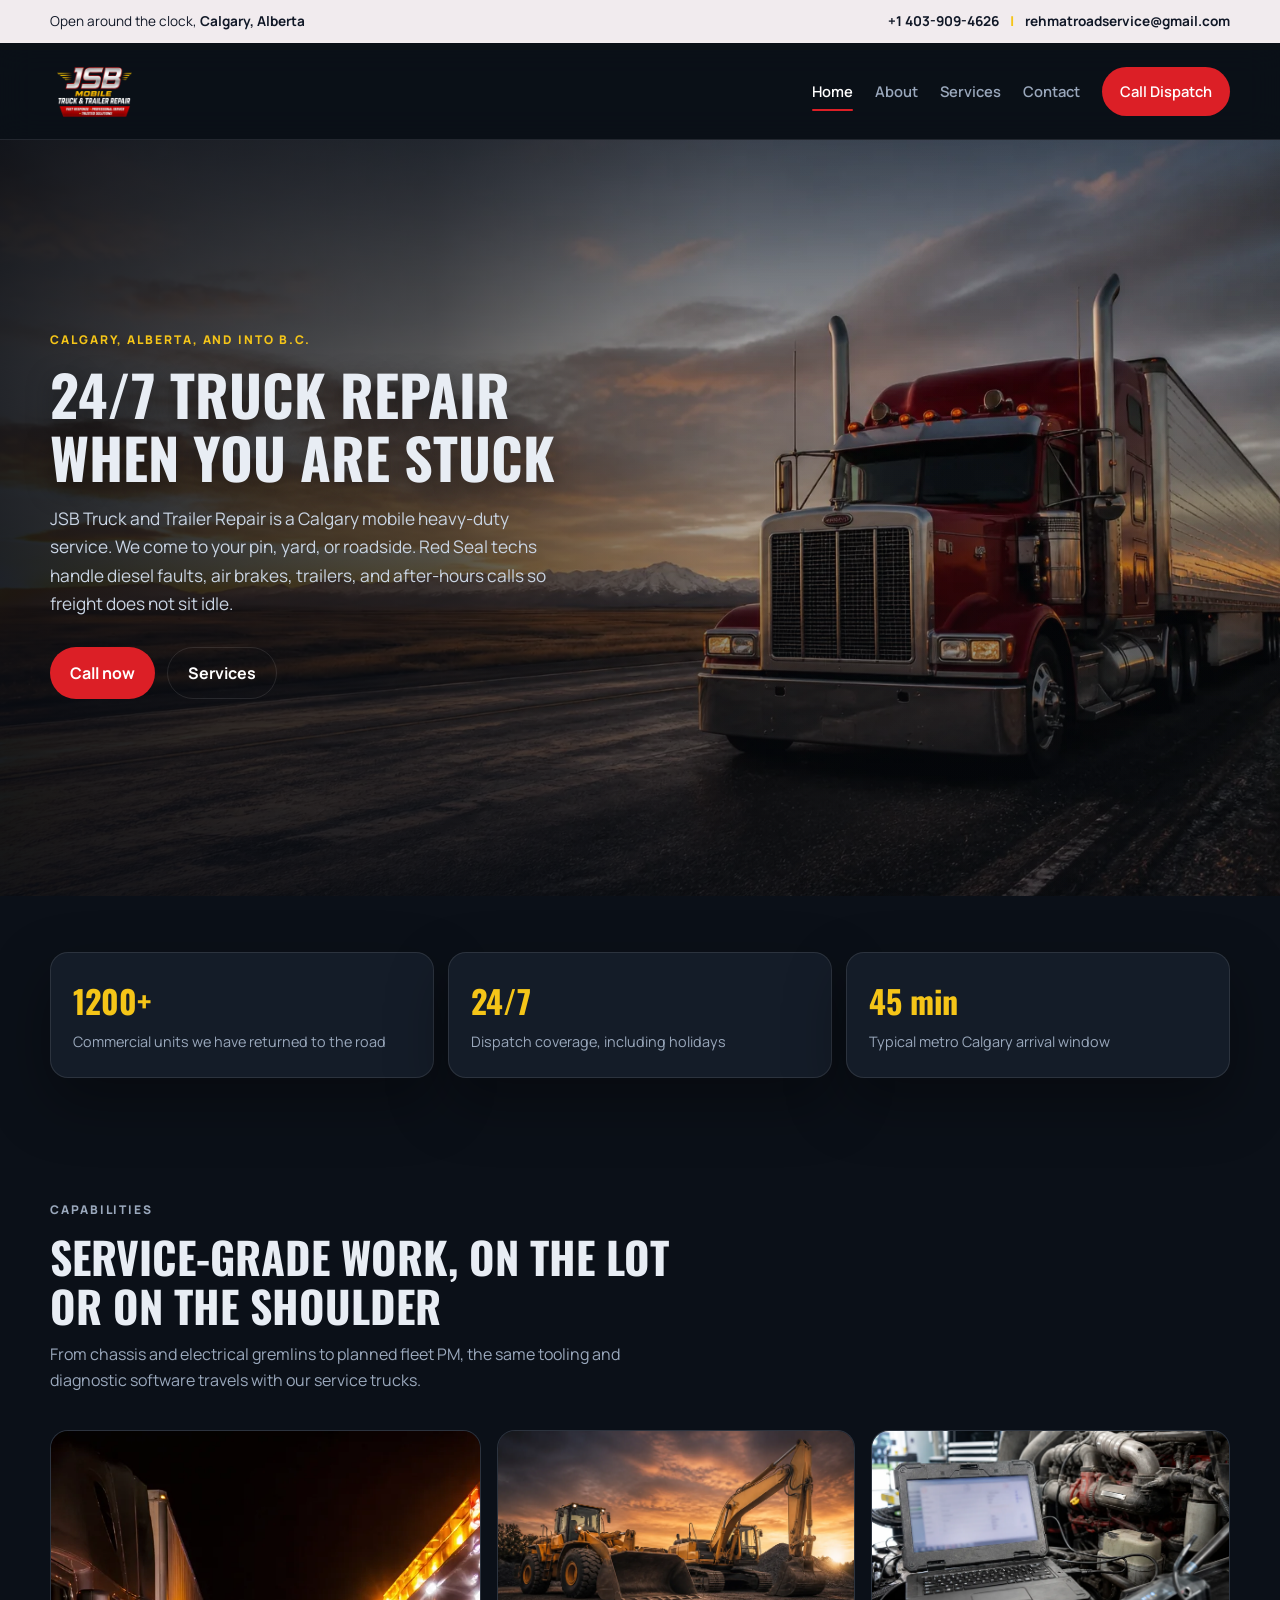
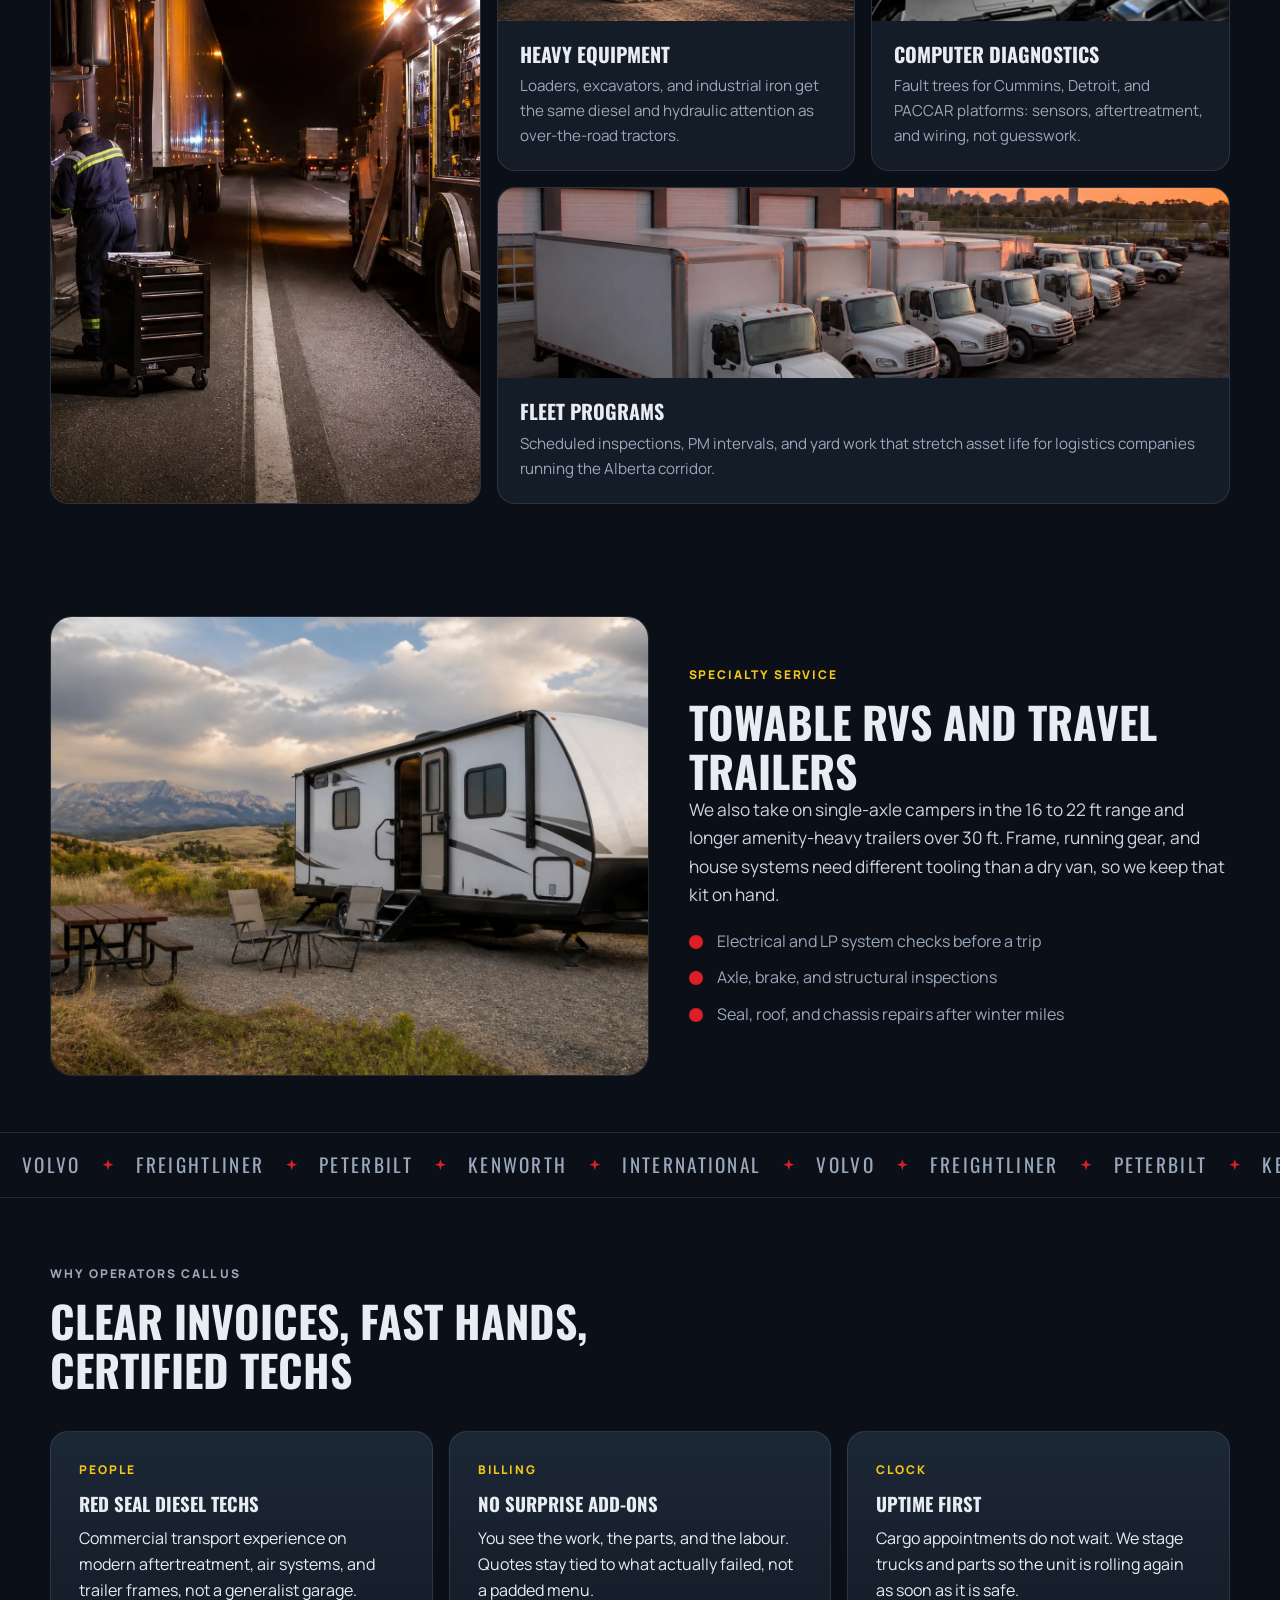
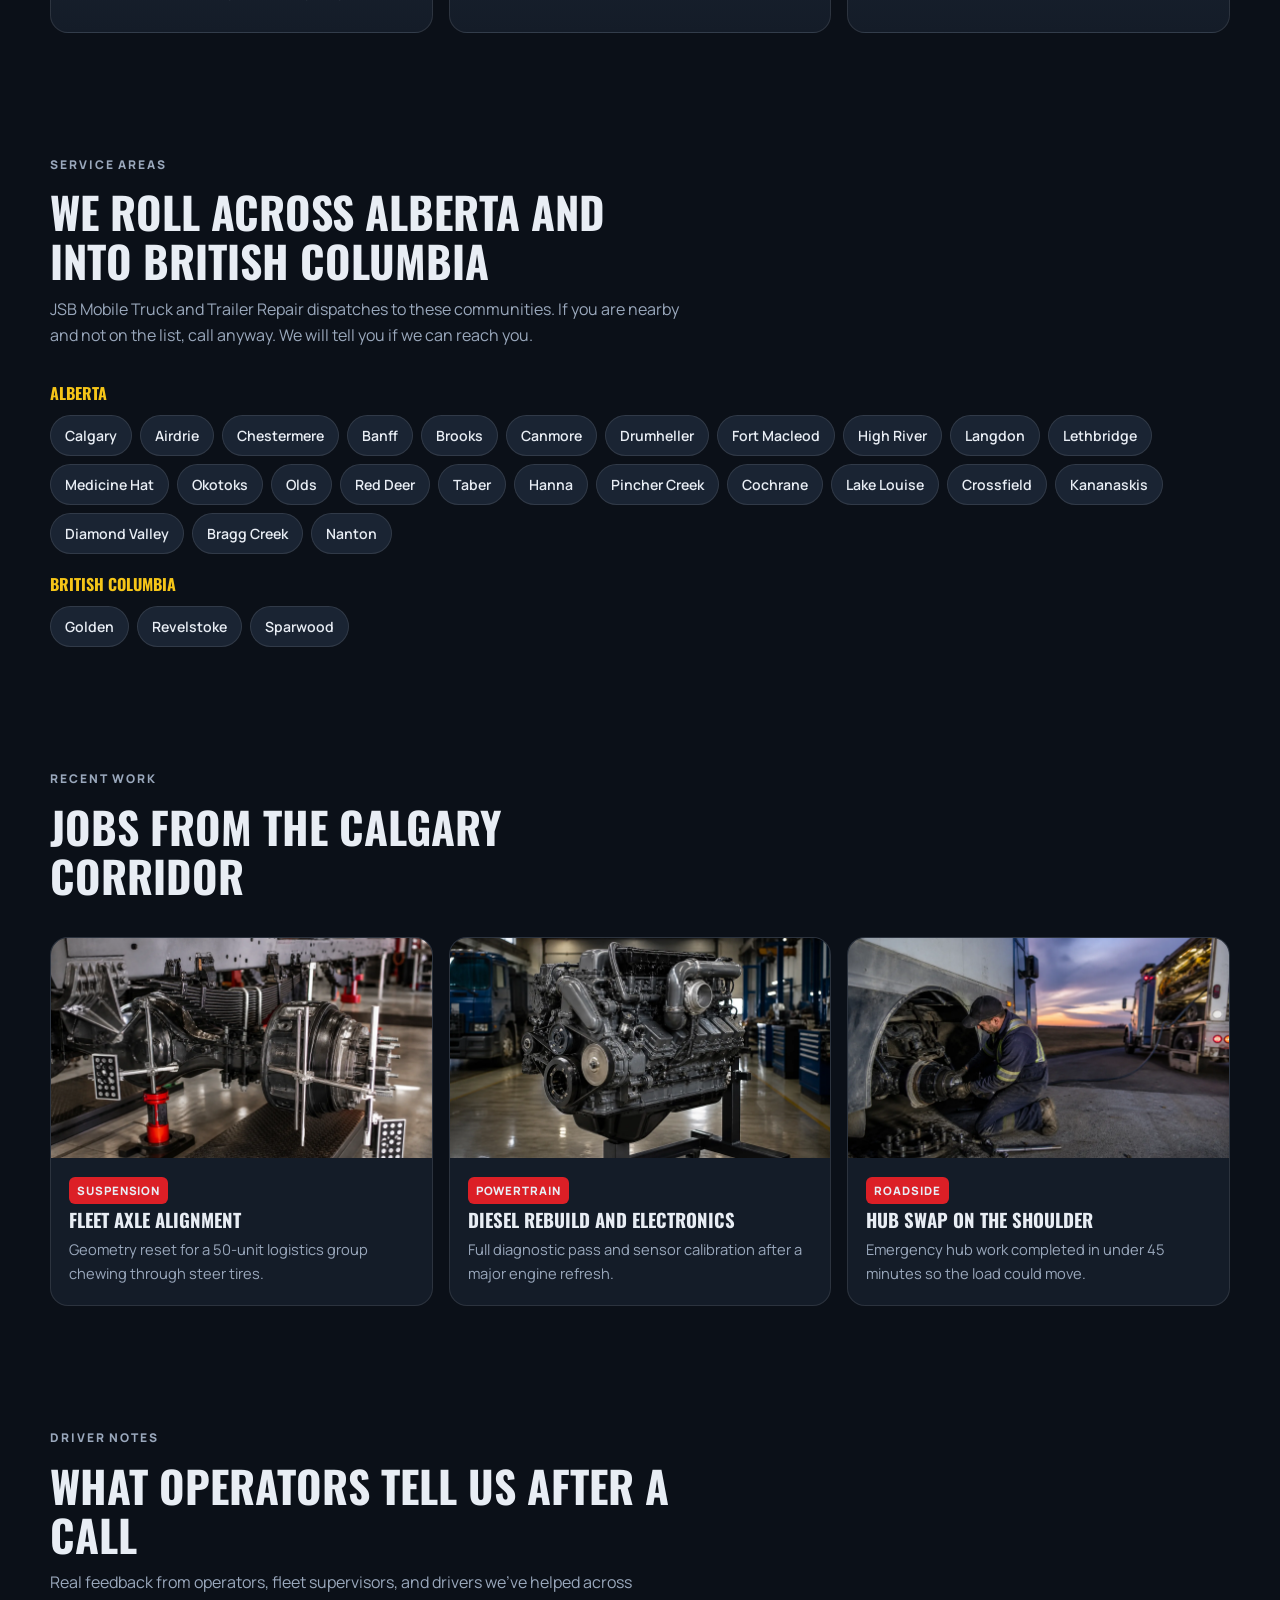
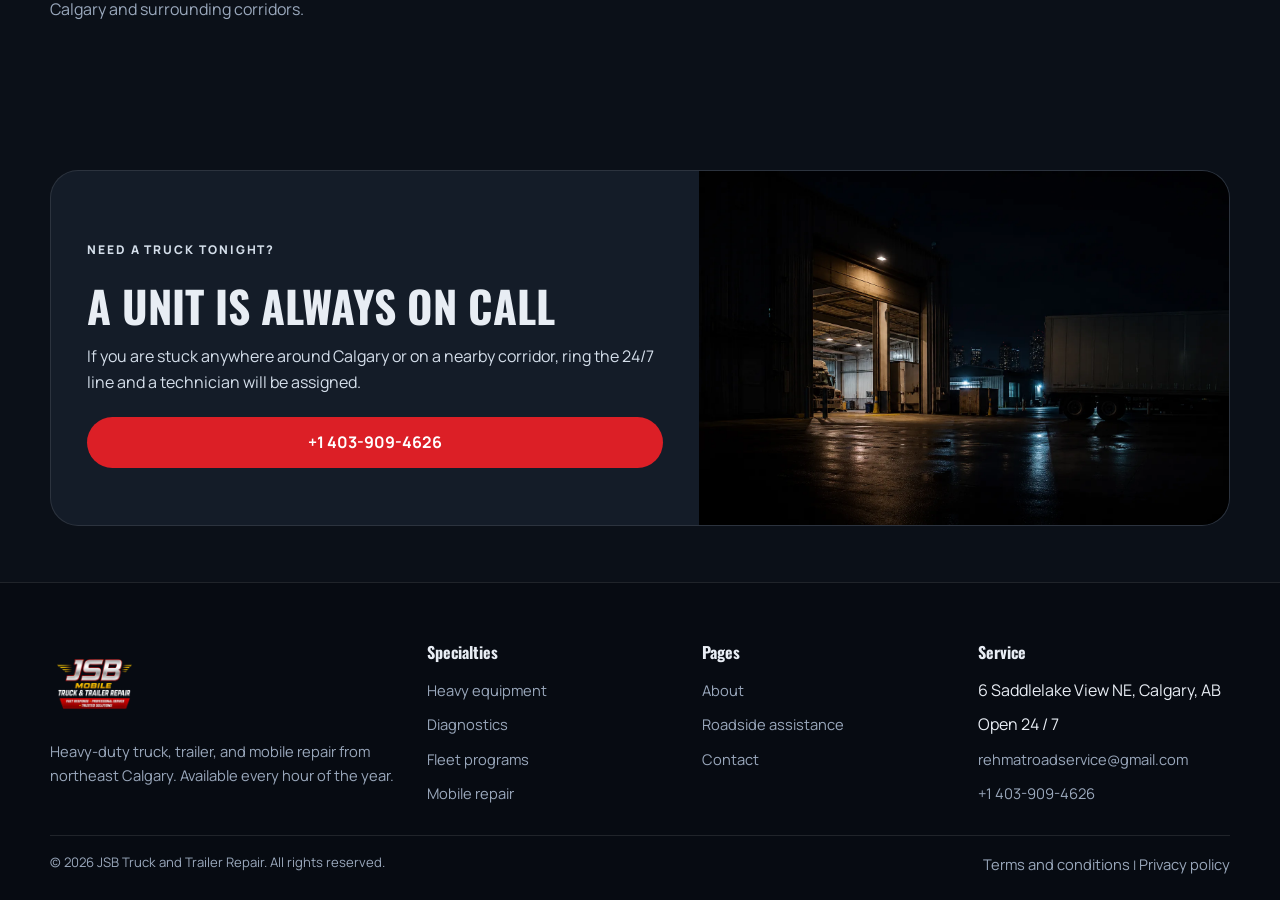
==== commit 693b24ba: "google review" ====
--- a/index.html
+++ b/index.html
@@ -13,6 +13,17 @@
           'https://www.googletagmanager.com/gtm.js?id=' + i + dl; f.parentNode.insertBefore(j, f);
     })(window, document, 'script', 'dataLayer', 'GTM-KPWR7FLB');</script>
   <!-- End Google Tag Manager -->
+
+  <!-- Google analitics -->
+  <script async src="https://www.googletagmanager.com/gtag/js?id=G-VWV66YQ65G"></script>
+  <script>
+    window.dataLayer = window.dataLayer || [];
+    function gtag() { dataLayer.push(arguments); }
+    gtag('js', new Date());
+
+    gtag('config', 'G-VWV66YQ65G');
+  </script>
+  <!-- Google analitics end -->
 
 
   <meta charset="UTF-8" />
@@ -26,7 +37,7 @@
     href="https://fonts.googleapis.com/css2?family=Manrope:wght@400;600;700;800&family=Oswald:wght@500;700&display=swap"
     rel="stylesheet" />
   <link rel="stylesheet" href="css/styles.css" />
-  <link rel="icon" href="images/jsb-logo.png" />
+  <link rel="icon" href="images/jsb-logo.webp" />
   <link rel="apple-touch-icon" href="images/apple-touch-icon.png" />
   <link rel="manifest" href="manifest.json" />
   <meta name="theme-color" content="#0b1018" />
@@ -316,29 +327,9 @@
       <div class="sec-head">
         <p class="kicker">Driver notes</p>
         <h2>What operators tell us after a call</h2>
-        <p>Sample comments in the style of Google reviews. Connect your live Google Business Profile widget when this
-          site goes live.</p>
-      </div>
-      <div class="reviews">
-        <blockquote>
-          <div class="stars">★★★★★</div>
-          <p>Broke down south of Airdrie after hours. They were on the pin with the right parts and I was rolling before
-            dispatch had to re-route the load.</p>
-          <cite>Owner-operator, Highway 2</cite>
-        </blockquote>
-        <blockquote>
-          <div class="stars">★★★★★</div>
-          <p>Our yard PM used to scatter across three vendors. One mobile crew now handles trailers and tractors, and
-            the invoices actually match the work order.</p>
-          <cite>Fleet supervisor, Calgary</cite>
-        </blockquote>
-        <blockquote>
-          <div class="stars">★★★★★</div>
-          <p>Travel trailer brakes were grabbing after a mountain run. They found the issue, explained it in plain
-            language, and did not upsell junk.</p>
-          <cite>RV owner, Chestermere</cite>
-        </blockquote>
-      </div>
+        <p>Real feedback from operators, fleet supervisors, and drivers we've helped across Calgary and surrounding corridors.</p>
+      </div>
+      <script src="https://widget.trustmary.com/KIxQ8tJkS"></script>
     </div>
   </section>
 
